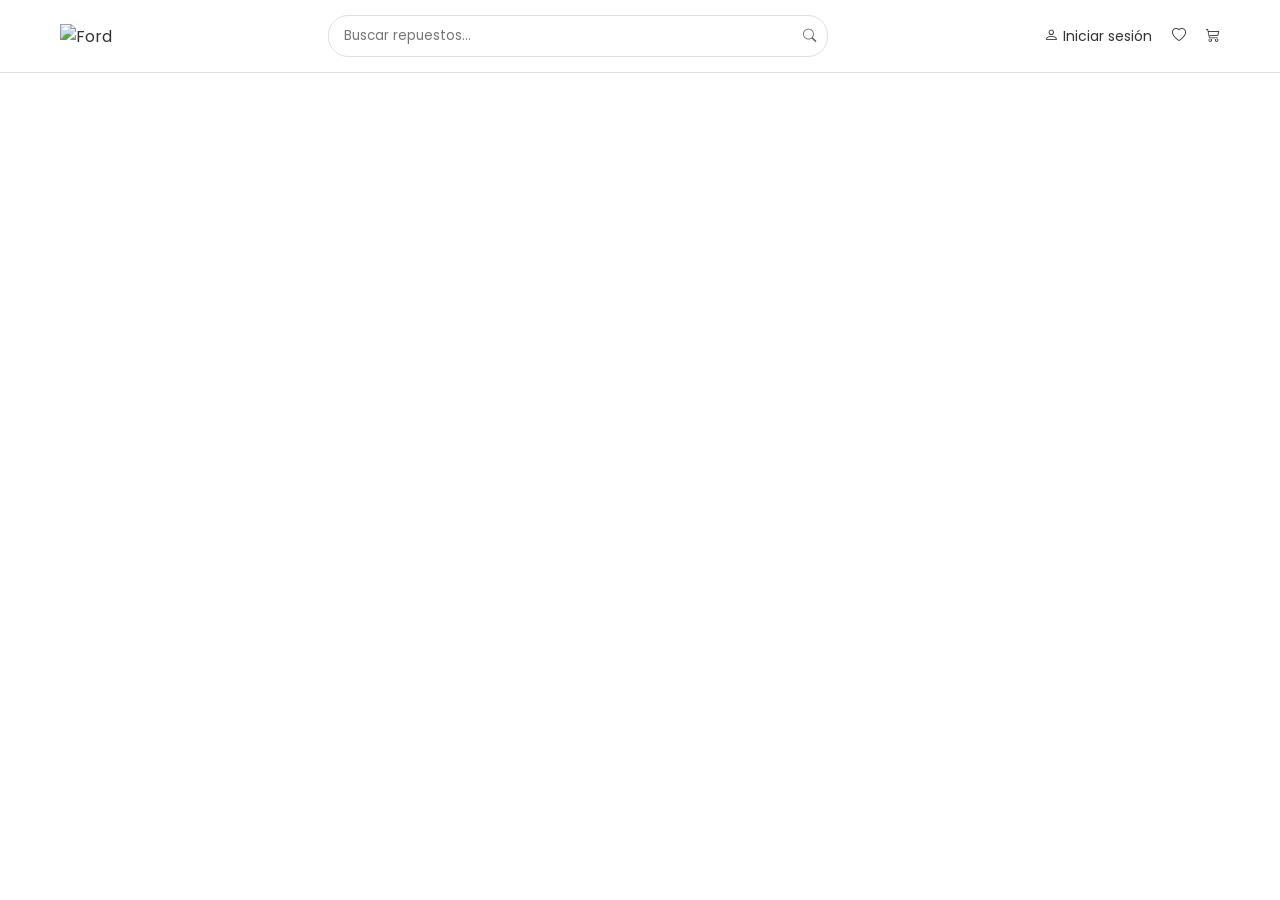
==== contacto.html @ d4eac13d "agregando header a contacto" ====
<!DOCTYPE html>
<html lang="es">

<head>
    <meta charset="UTF-8">
    <meta name="viewport" content="width=device-width, initial-scale=1.0">
    <title>Ford Repuestos</title>

    <link rel="stylesheet" href="css/style.css">

    <!-- Bootstrap Icons -->
    <link rel="stylesheet"
        href="https://cdn.jsdelivr.net/npm/bootstrap-icons@1.11.3/font/bootstrap-icons.min.css">

    <!-- Google Fonts -->
    <link rel="preconnect" href="https://fonts.googleapis.com">
    <link rel="preconnect" href="https://fonts.gstatic.com" crossorigin>
    <link href="https://fonts.googleapis.com/css2?family=Poppins:wght@300;400;500;600;700&display=swap"
        rel="stylesheet">
</head>
<body>
    
 <header class="header">

        <div class="contenedor header-contenido">

            <a href="#" class="logo">
                <img src="img/logo.png" alt="Ford">
            </a>

            <div class="buscador">

                <input type="text" placeholder="Buscar repuestos...">

                <button>
                    <i class="bi bi-search"></i>
                </button>

            </div>

            <div class="acciones">

                <a href="login.html">
                    <i class="bi bi-person"></i>
                    Iniciar sesión
                </a>

                <a href="#">
                    <i class="bi bi-heart"></i>
                </a>

                <a href="#">
                    <i class="bi bi-cart3"></i>
                </a>

            </div>

        </div>

    </header>
    </body>
---- css/style.css ----
:root {
  --ford-blue: #002c6c;
  --ford-blue-hover: #001f4d;
  --bg-light: #f4f6f9;
  --text-dark: #333333;
  --text-muted: #666666;
  --border-color: #e0e0e0;
}

* {
  margin: 0;
  padding: 0;
  box-sizing: border-box;
  font-family: 'Poppins', sans-serif;
}

body {
  background-color: #ffffff;
  color: var(--text-dark);
}

.contenedor {
  max-width: 1200px;
  margin: 0 auto;
  padding: 0 20px;
}

a {
  text-decoration: none;
  color: inherit;
}

/* HEADER */
.header {
  padding: 15px 0;
  border-bottom: 1px solid var(--border-color);
}

.header-contenido {
  display: flex;
  align-items: center;
  justify-content: space-between;
  gap: 20px;
}

.logo img {
  height: 40px;
}

.buscador {
  display: flex;
  flex: 1;
  max-width: 500px;
  position: relative;
}

.buscador input {
  width: 100%;
  padding: 10px 40px 10px 15px;
  border: 1px solid var(--border-color);
  border-radius: 20px;
  outline: none;
}

.buscador button {
  position: absolute;
  right: 12px;
  top: 50%;
  transform: translateY(-50%);
  background: none;
  border: none;
  cursor: pointer;
  color: var(--text-muted);
}

.acciones {
  display: flex;
  align-items: center;
  gap: 20px;
  font-size: 14px;
}

.acciones a {
  display: flex;
  align-items: center;
  gap: 5px;
}

/* NAVEGACIÓN */
.menu {
  border-bottom: 1px solid var(--border-color);
}

.menu ul {
  display: flex;
  list-style: none;
  gap: 30px;
  padding: 12px 0;
}

.menu a {
  font-size: 14px;
  font-weight: 500;
  transition: color 0.2s;
}

.menu a:hover {
  color: var(--ford-blue);
}

/* BANNER */
.banner {
  background: linear-gradient(rgba(0, 0, 0, 0.4), rgba(0, 0, 0, 0.4)), url('../img/banner.jpg') center/cover no-repeat;
  color: white;
  padding: 80px 0;
  margin-bottom: 40px;
}

.banner-contenido {
  max-width: 600px;
}

.banner h1 {
  font-size: 36px;
  margin-bottom: 10px;
}

.banner p {
  font-size: 16px;
  margin-bottom: 20px;
}

.btn {
  display: inline-block;
  background-color: var(--ford-blue);
  color: white;
  padding: 10px 24px;
  border-radius: 4px;
  font-weight: 500;
  transition: background 0.3s;
}

.btn:hover {
  background-color: var(--ford-blue-hover);
}

/* BENEFICIOS */
.beneficios {
  margin-bottom: 50px;
}

.beneficios .contenedor {
  display: grid;
  grid-template-columns: repeat(auto-fit, minmax(200px, 1fr));
  gap: 20px;
}

.beneficio {
  display: flex;
  flex-direction: column;
  align-items: center;
  text-align: center;
  padding: 20px;
  background-color: var(--bg-light);
  border-radius: 8px;
}

.beneficio i {
  font-size: 28px;
  color: var(--ford-blue);
  margin-bottom: 8px;
}

.beneficio h3 {
  font-size: 16px;
  margin-bottom: 4px;
}

.beneficio p {
  font-size: 13px;
  color: var(--text-muted);
}

/* CATEGORÍAS Y PRODUCTOS */
.titulo-seccion {
  display: flex;
  justify-content: space-between;
  align-items: center;
  margin-bottom: 20px;
}

.titulo-seccion a {
  color: var(--ford-blue);
  font-size: 14px;
  font-weight: 500;
}

.grid-categorias, .grid-productos {
  display: grid;
  gap: 20px;
  margin-bottom: 50px;
}

.grid-categorias {
  grid-template-columns: repeat(auto-fill, minmax(150px, 1fr));
}

.categoria {
  border: 1px solid var(--border-color);
  border-radius: 8px;
  padding: 15px;
  text-align: center;
}

.categoria img {
  width: 100%;
  height: 100px;
  object-fit: contain;
  margin-bottom: 10px;
}

.grid-productos {
  grid-template-columns: repeat(auto-fill, minmax(220px, 1fr));
}

.card {
  border: 1px solid var(--border-color);
  border-radius: 8px;
  padding: 15px;
  display: flex;
  flex-direction: column;
}

.card img {
  width: 100%;
  height: 160px;
  object-fit: contain;
  margin-bottom: 15px;
}

.card .info {
  display: flex;
  flex-direction: column;
  flex: 1;
}

.card h3 {
  font-size: 15px;
  font-weight: 500;
  margin-bottom: 8px;
}

.card .precio {
  font-size: 18px;
  font-weight: 700;
  color: var(--ford-blue);
  margin-bottom: 15px;
}

.card button {
  margin-top: auto;
  background-color: white;
  border: 1px solid var(--ford-blue);
  color: var(--ford-blue);
  padding: 8px;
  border-radius: 4px;
  font-weight: 500;
  cursor: pointer;
  transition: 0.2s;
}

.card button:hover {
  background-color: var(--ford-blue);
  color: white;
}

/* FOOTER */
footer {
  background-color: var(--ford-blue);
  color: white;
  padding: 40px 0;
}

.footer {
  display: grid;
  grid-template-columns: repeat(auto-fit, minmax(200px, 1fr));
  gap: 30px;
}

.logo-footer {
  height: 35px;
  filter: brightness(0) invert(1);
  margin-bottom: 10px;
}

.footer h3 {
  font-size: 16px;
  margin-bottom: 15px;
}

.footer a {
  display: block;
  font-size: 13px;
  color: #d0d0d0;
  margin-bottom: 8px;
}

.redes i {
  font-size: 20px;
  margin-right: 15px;
  cursor: pointer;
}
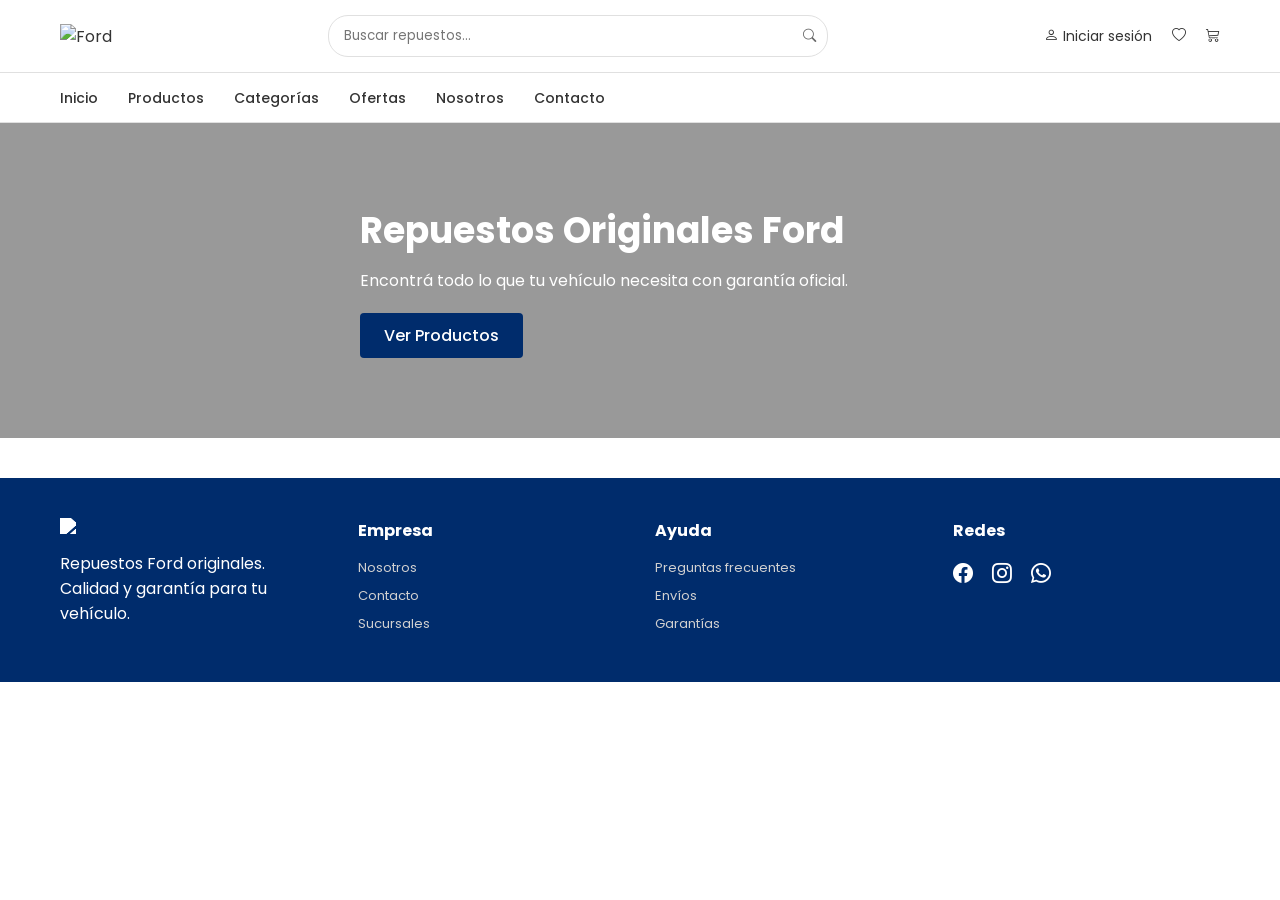
==== commit 649b80f1: "completando principal contacto" ====
--- a/contacto.html
+++ b/contacto.html
@@ -58,4 +58,102 @@
         </div>
 
     </header>
+        <!-- MENU -->
+
+    <nav class="menu">
+
+        <div class="contenedor">
+
+            <ul>
+
+                <li><a href="#">Inicio</a></li>
+                <li><a href="#">Productos</a></li>
+                <li><a href="#">Categorías</a></li>
+                <li><a href="#">Ofertas</a></li>
+                <li><a href="#">Nosotros</a></li>
+                <li><a href="#">Contacto</a></li>
+
+            </ul>
+
+        </div>
+
+    </nav>
+
+    <!-- BANNER -->
+
+    <section class="banner">
+
+        <div class="overlay"></div>
+
+        <div class="contenedor banner-contenido">
+
+            <h1>Repuestos Originales Ford</h1>
+
+            <p>
+                Encontrá todo lo que tu vehículo necesita con garantía oficial.
+            </p>
+
+            <a href="#" class="btn">
+                Ver Productos
+            </a>
+
+        </div>
+
+    </section>
+
+<!-- FOOTER -->
+
+    <footer>
+
+        <div class="contenedor footer">
+
+            <div>
+
+                <img src="img/logo.png" class="logo-footer">
+
+                <p>
+                    Repuestos Ford originales.
+                    Calidad y garantía para tu vehículo.
+                </p>
+
+            </div>
+
+            <div>
+
+                <h3>Empresa</h3>
+
+                <a href="#">Nosotros</a>
+                <a href="#">Contacto</a>
+                <a href="#">Sucursales</a>
+
+            </div>
+
+            <div>
+
+                <h3>Ayuda</h3>
+
+                <a href="#">Preguntas frecuentes</a>
+                <a href="#">Envíos</a>
+                <a href="#">Garantías</a>
+
+            </div>
+
+            <div>
+
+                <h3>Redes</h3>
+
+                <div class="redes">
+
+                    <i class="bi bi-facebook"></i>
+                    <i class="bi bi-instagram"></i>
+                    <i class="bi bi-whatsapp"></i>
+
+                </div>
+
+            </div>
+
+        </div>
+
+    </footer>
+
     </body>
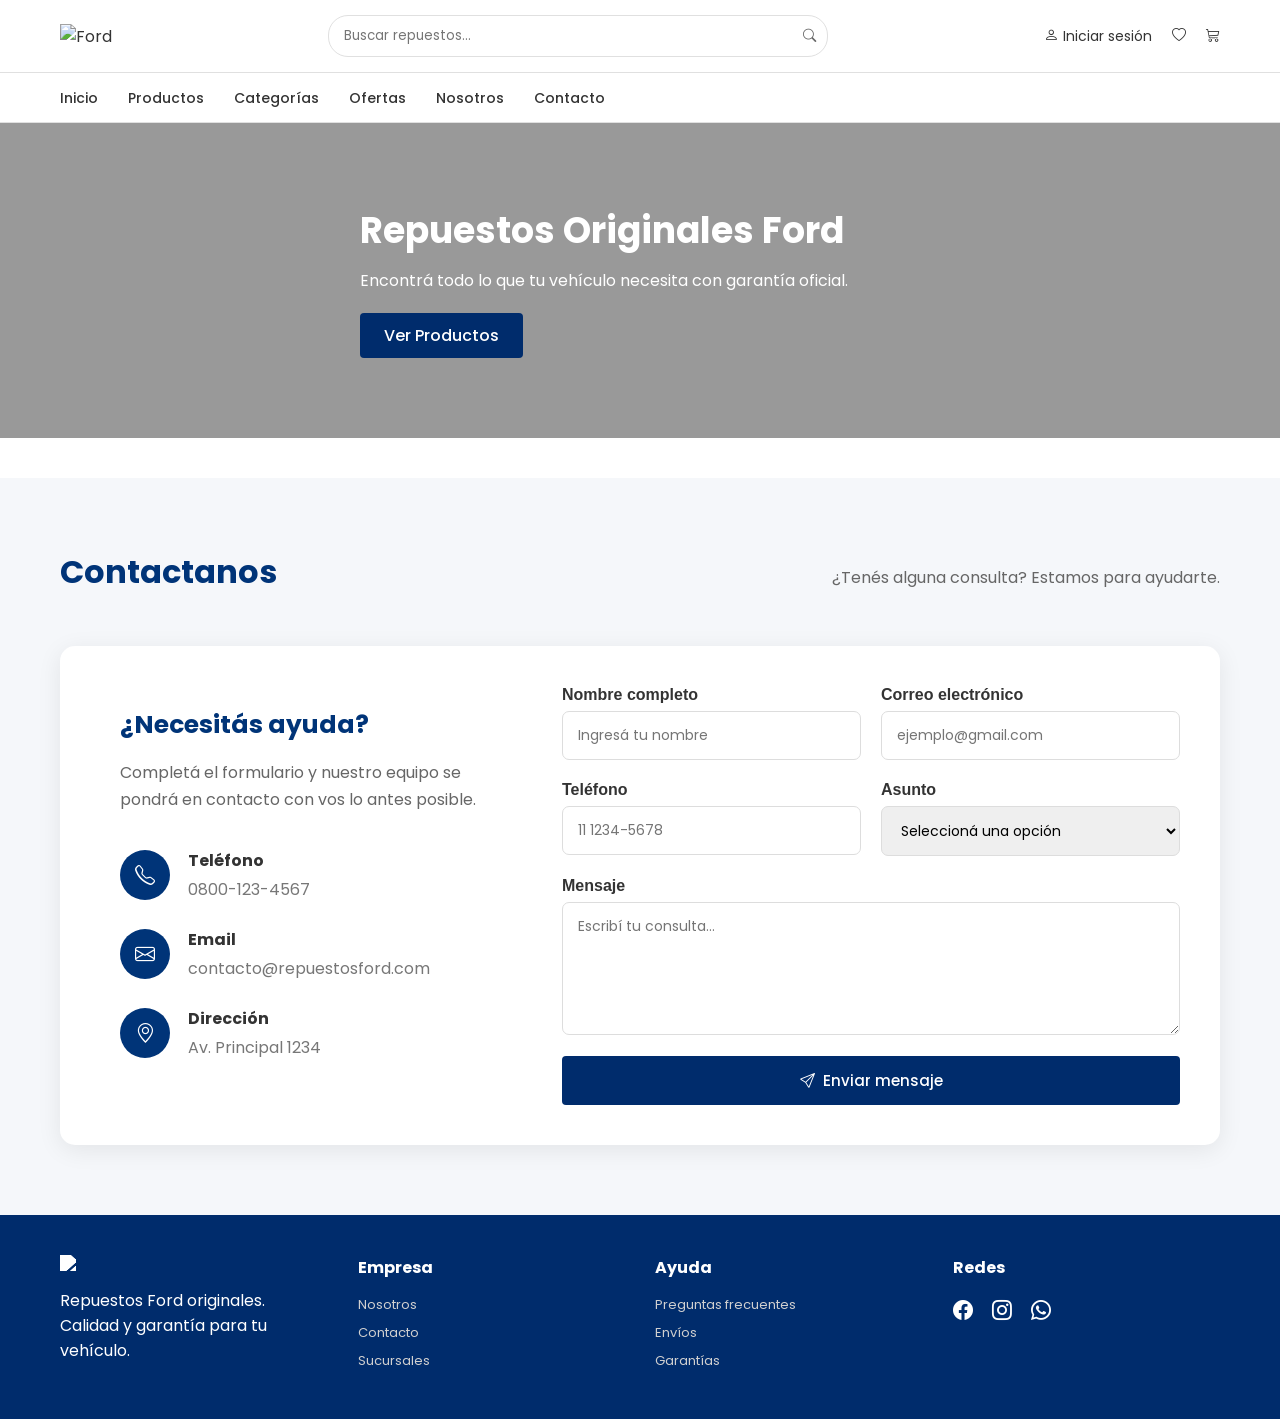
==== commit a3c39ebf: "Agregando css y html de contacto" ====
--- a/contacto.html
+++ b/contacto.html
@@ -100,7 +100,177 @@
         </div>
 
     </section>
-
+<!-- FORMULARIO DE CONTACTO -->
+
+<section class="contacto" id="contacto">
+
+    <div class="contenedor">
+
+        <div class="titulo-seccion">
+            <h2>Contactanos</h2>
+            <p>¿Tenés alguna consulta? Estamos para ayudarte.</p>
+        </div>
+
+        <div class="contacto-contenido">
+
+            <!-- INFORMACIÓN -->
+
+            <div class="contacto-info">
+
+                <h3>¿Necesitás ayuda?</h3>
+
+                <p>
+                    Completá el formulario y nuestro equipo se pondrá
+                    en contacto con vos lo antes posible.
+                </p>
+
+                <div class="dato-contacto">
+
+                    <i class="bi bi-telephone"></i>
+
+                    <div>
+                        <h4>Teléfono</h4>
+                        <p>0800-123-4567</p>
+                    </div>
+
+                </div>
+
+                <div class="dato-contacto">
+
+                    <i class="bi bi-envelope"></i>
+
+                    <div>
+                        <h4>Email</h4>
+                        <p>contacto@repuestosford.com</p>
+                    </div>
+
+                </div>
+
+                <div class="dato-contacto">
+
+                    <i class="bi bi-geo-alt"></i>
+
+                    <div>
+                        <h4>Dirección</h4>
+                        <p>Av. Principal 1234</p>
+                    </div>
+
+                </div>
+
+            </div>
+
+
+            <!-- FORMULARIO -->
+
+            <form class="formulario-contacto">
+
+                <div class="campo">
+
+                    <label for="nombre">Nombre completo</label>
+
+                    <input
+                        type="text"
+                        id="nombre"
+                        name="nombre"
+                        placeholder="Ingresá tu nombre"
+                        required
+                    >
+
+                </div>
+
+
+                <div class="campo">
+
+                    <label for="email">Correo electrónico</label>
+
+                    <input
+                        type="email"
+                        id="email"
+                        name="email"
+                        placeholder="ejemplo@gmail.com"
+                        required
+                    >
+
+                </div>
+
+
+                <div class="campo">
+
+                    <label for="telefono">Teléfono</label>
+
+                    <input
+                        type="tel"
+                        id="telefono"
+                        name="telefono"
+                        placeholder="11 1234-5678"
+                    >
+
+                </div>
+
+
+                <div class="campo">
+
+                    <label for="asunto">Asunto</label>
+
+                    <select id="asunto" name="asunto">
+
+                        <option value="">Seleccioná una opción</option>
+
+                        <option value="producto">
+                            Consulta sobre un producto
+                        </option>
+
+                        <option value="pedido">
+                            Consulta sobre mi pedido
+                        </option>
+
+                        <option value="envio">
+                            Consulta sobre envíos
+                        </option>
+
+                        <option value="garantia">
+                            Garantía
+                        </option>
+
+                        <option value="otro">
+                            Otro
+                        </option>
+
+                    </select>
+
+                </div>
+
+
+                <div class="campo">
+
+                    <label for="mensaje">Mensaje</label>
+
+                    <textarea
+                        id="mensaje"
+                        name="mensaje"
+                        rows="5"
+                        placeholder="Escribí tu consulta..."
+                        required
+                    ></textarea>
+
+                </div>
+
+
+                <button type="submit" class="btn">
+
+                    <i class="bi bi-send"></i>
+
+                    Enviar mensaje
+
+                </button>
+
+            </form>
+
+        </div>
+
+    </div>
+
+</section>
 <!-- FOOTER -->
 
     <footer>
--- a/css/style.css
+++ b/css/style.css
@@ -309,4 +309,204 @@
   font-size: 20px;
   margin-right: 15px;
   cursor: pointer;
+}
+/* =========================================
+   FORMULARIO DE CONTACTO
+========================================= */
+
+.contacto {
+    background: #f5f7fa;
+    padding: 70px 0;
+}
+
+.contacto .titulo-seccion {
+    text-align: center;
+    margin-bottom: 40px;
+}
+
+.contacto .titulo-seccion h2 {
+    font-size: 32px;
+    color: #003478;
+    margin-bottom: 10px;
+}
+
+.contacto .titulo-seccion p {
+    color: #666;
+}
+
+
+/* CONTENEDOR */
+
+.contacto-contenido {
+    display: grid;
+    grid-template-columns: 0.8fr 1.2fr;
+    gap: 50px;
+
+    background: white;
+    padding: 40px;
+
+    border-radius: 15px;
+
+    box-shadow: 0 5px 25px rgba(0, 0, 0, 0.08);
+}
+
+
+/* INFORMACIÓN */
+
+.contacto-info {
+    padding: 20px;
+}
+
+.contacto-info h3 {
+    color: #003478;
+    font-size: 25px;
+    margin-bottom: 15px;
+}
+
+.contacto-info > p {
+    color: #666;
+    line-height: 1.7;
+    margin-bottom: 35px;
+}
+
+
+/* DATOS */
+
+.dato-contacto {
+    display: flex;
+    align-items: center;
+
+    gap: 18px;
+
+    margin-bottom: 25px;
+}
+
+.dato-contacto i {
+    width: 50px;
+    height: 50px;
+
+    display: flex;
+    align-items: center;
+    justify-content: center;
+
+    background: #003478;
+    color: white;
+
+    border-radius: 50%;
+
+    font-size: 20px;
+}
+
+.dato-contacto h4 {
+    margin-bottom: 4px;
+    color: #333;
+}
+
+.dato-contacto p {
+    color: #777;
+    margin: 0;
+}
+
+
+/* FORMULARIO */
+
+.formulario-contacto {
+    display: grid;
+    grid-template-columns: 1fr 1fr;
+    gap: 20px;
+}
+
+.campo {
+    display: flex;
+    flex-direction: column;
+    gap: 7px;
+}
+
+.campo:nth-child(5) {
+    grid-column: 1 / 3;
+}
+
+.campo label {
+    font-weight: 600;
+    color: #333;
+}
+
+.campo input,
+.campo select,
+.campo textarea {
+    width: 100%;
+
+    padding: 13px 15px;
+
+    border: 1px solid #ddd;
+    border-radius: 7px;
+
+    font-family: inherit;
+    font-size: 14px;
+
+    outline: none;
+
+    transition: 0.3s;
+}
+
+.campo textarea {
+    resize: vertical;
+}
+
+.campo input:focus,
+.campo select:focus,
+.campo textarea:focus {
+    border-color: #003478;
+
+    box-shadow: 0 0 0 3px rgba(0, 52, 120, 0.1);
+}
+
+
+/* BOTÓN */
+
+.formulario-contacto .btn {
+    grid-column: 1 / 3;
+
+    border: none;
+
+    cursor: pointer;
+
+    font-family: inherit;
+    font-size: 15px;
+
+    display: flex;
+    justify-content: center;
+    align-items: center;
+
+    gap: 8px;
+
+    padding: 13px 25px;
+}
+
+
+/* RESPONSIVE */
+
+@media (max-width: 768px) {
+
+    .contacto {
+        padding: 45px 15px;
+    }
+
+    .contacto-contenido {
+        grid-template-columns: 1fr;
+
+        padding: 25px;
+
+        gap: 20px;
+    }
+
+    .formulario-contacto {
+        grid-template-columns: 1fr;
+    }
+
+    .campo:nth-child(5),
+    .formulario-contacto .btn {
+        grid-column: 1;
+    }
+
 }
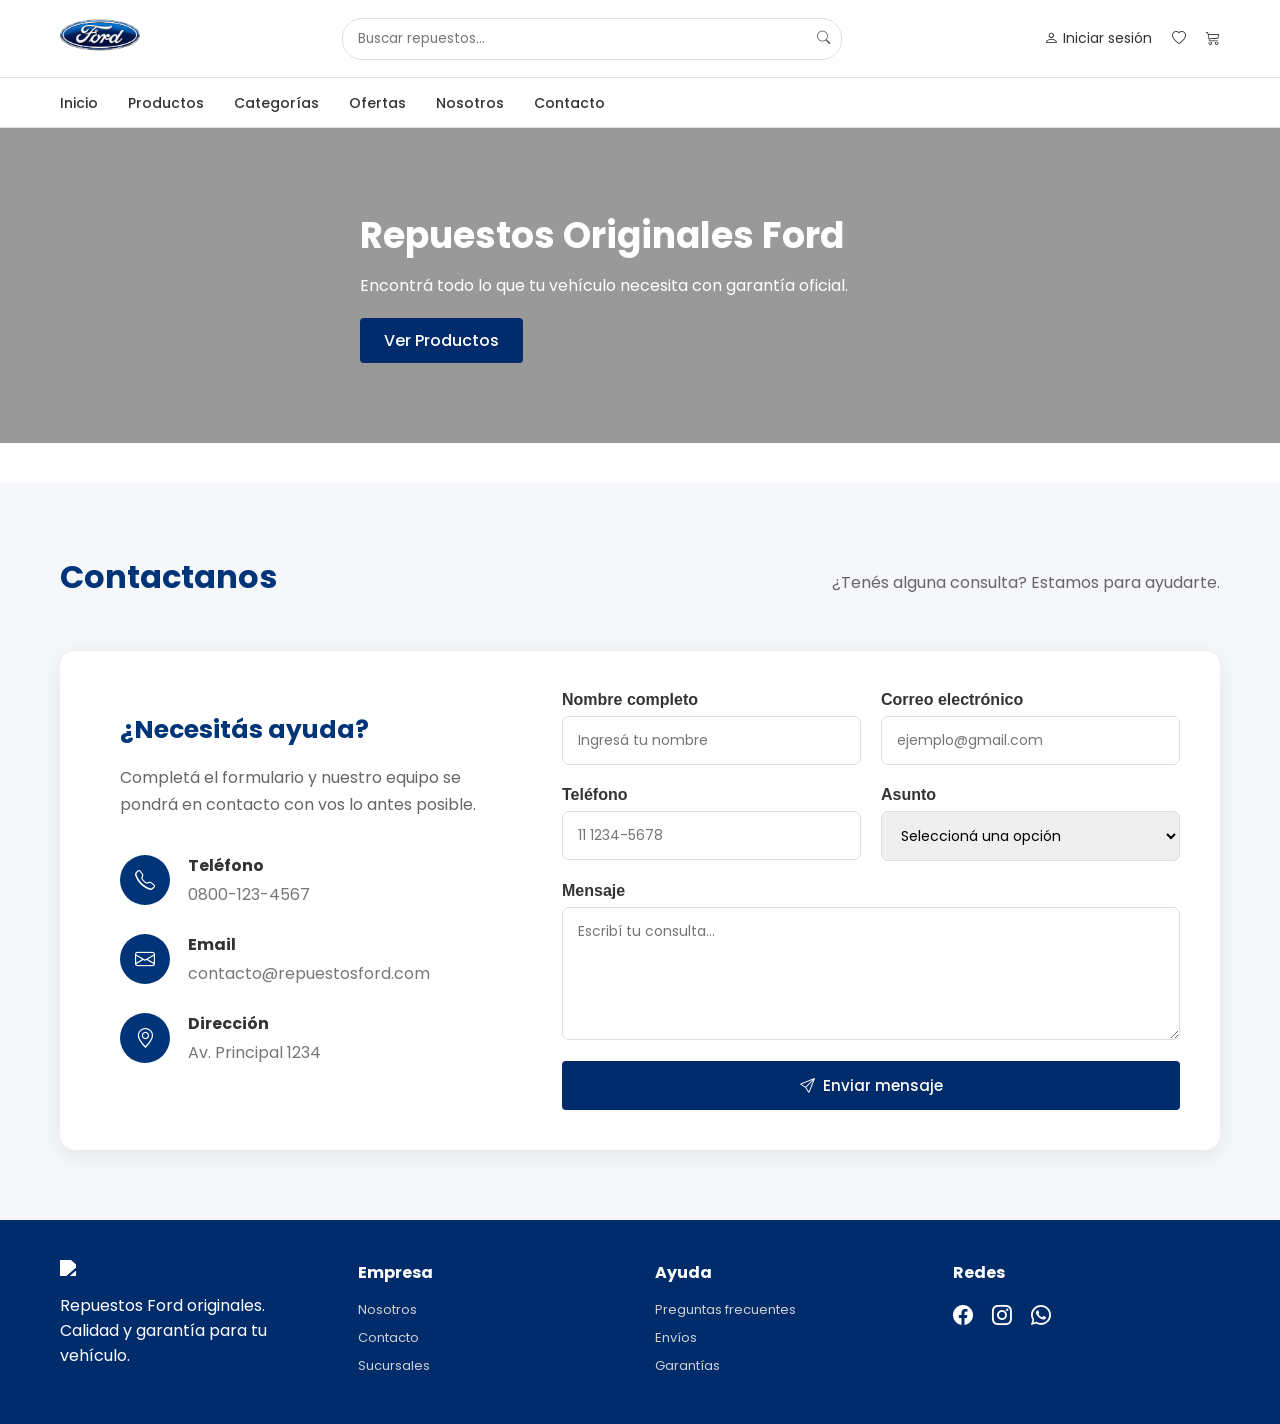
==== commit 88494675: "cambio logo contacto" ====
--- a/contacto.html
+++ b/contacto.html
@@ -25,7 +25,7 @@
         <div class="contenedor header-contenido">
 
             <a href="#" class="logo">
-                <img src="img/logo.png" alt="Ford">
+                <img src="img/img.ford.png" alt="Ford">
             </a>
 
             <div class="buscador">
@@ -66,12 +66,12 @@
 
             <ul>
 
-                <li><a href="#">Inicio</a></li>
-                <li><a href="#">Productos</a></li>
+                <li><a href="index.html">Inicio</a></li>
+                <li><a href="productos.html">Productos</a></li>
                 <li><a href="#">Categorías</a></li>
                 <li><a href="#">Ofertas</a></li>
                 <li><a href="#">Nosotros</a></li>
-                <li><a href="#">Contacto</a></li>
+                <li><a href="contacto.html">Contacto</a></li>
 
             </ul>
 
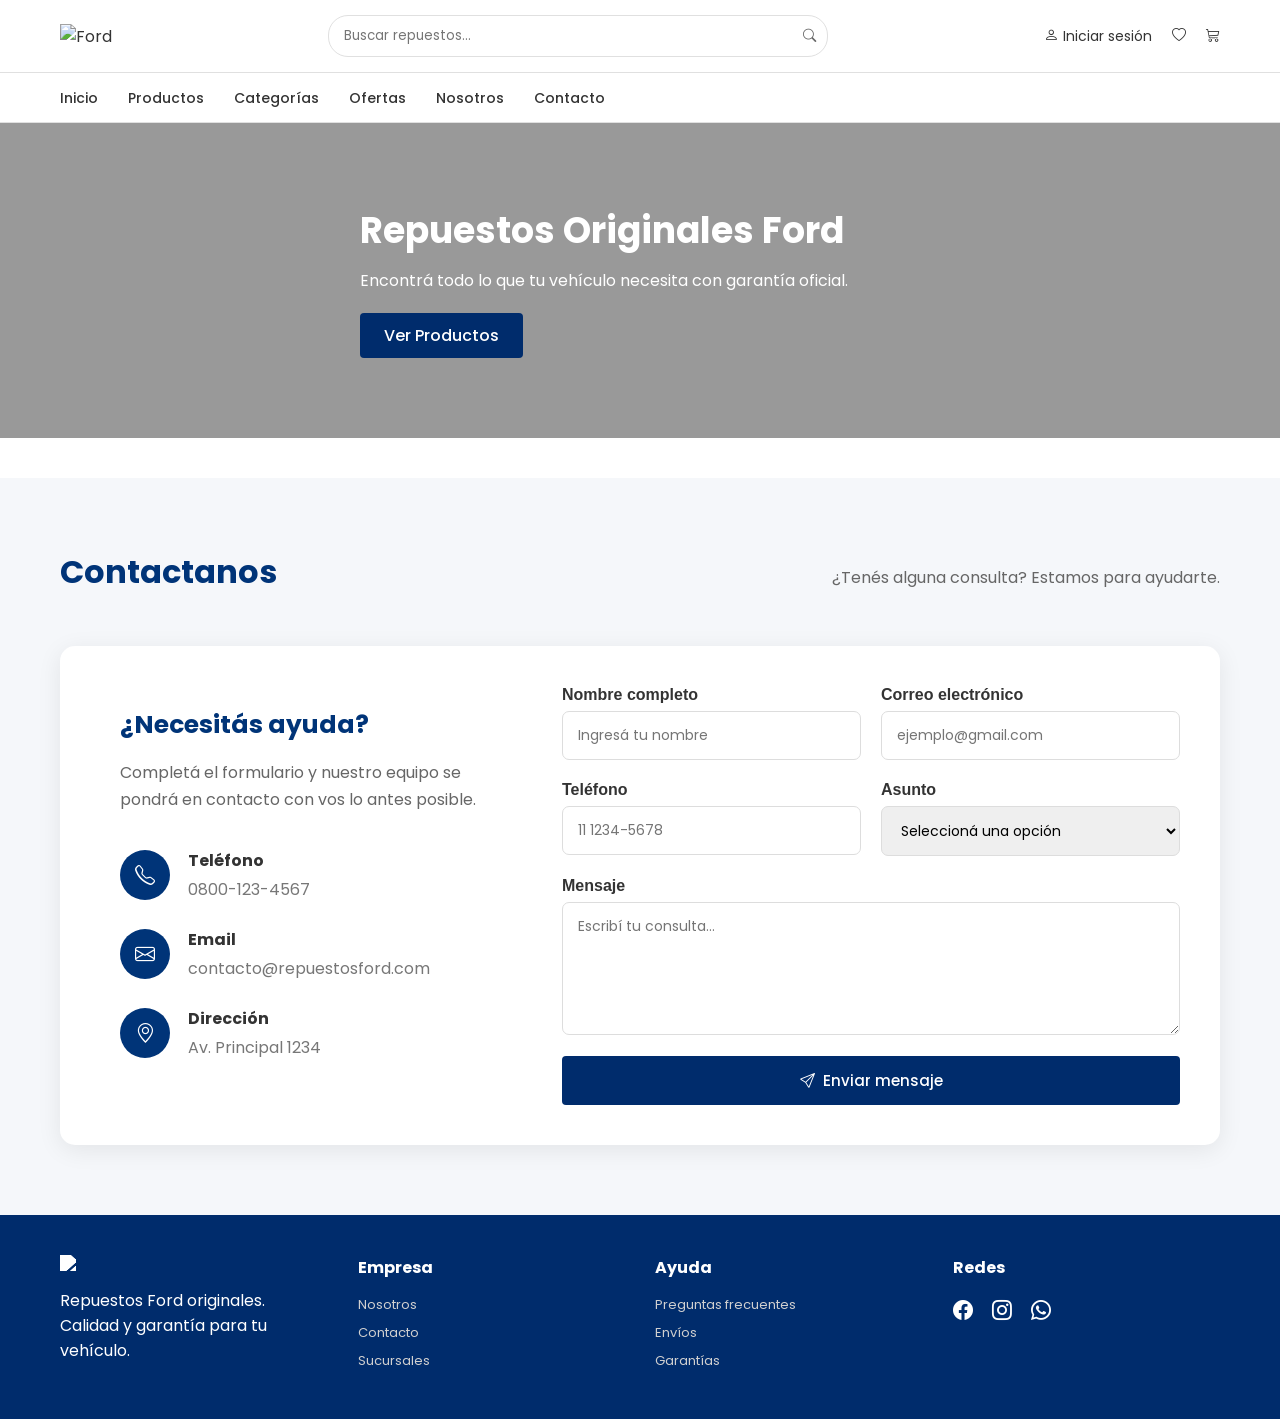
==== commit 30149489: "Merge branch 'master' of https://github.com/JoakoPorti07/FordRepuestos" ====
--- a/contacto.html
+++ b/contacto.html
@@ -25,7 +25,7 @@
         <div class="contenedor header-contenido">
 
             <a href="#" class="logo">
-                <img src="img/img.ford.png" alt="Ford">
+                <img src="img/logo.png" alt="Ford">
             </a>
 
             <div class="buscador">
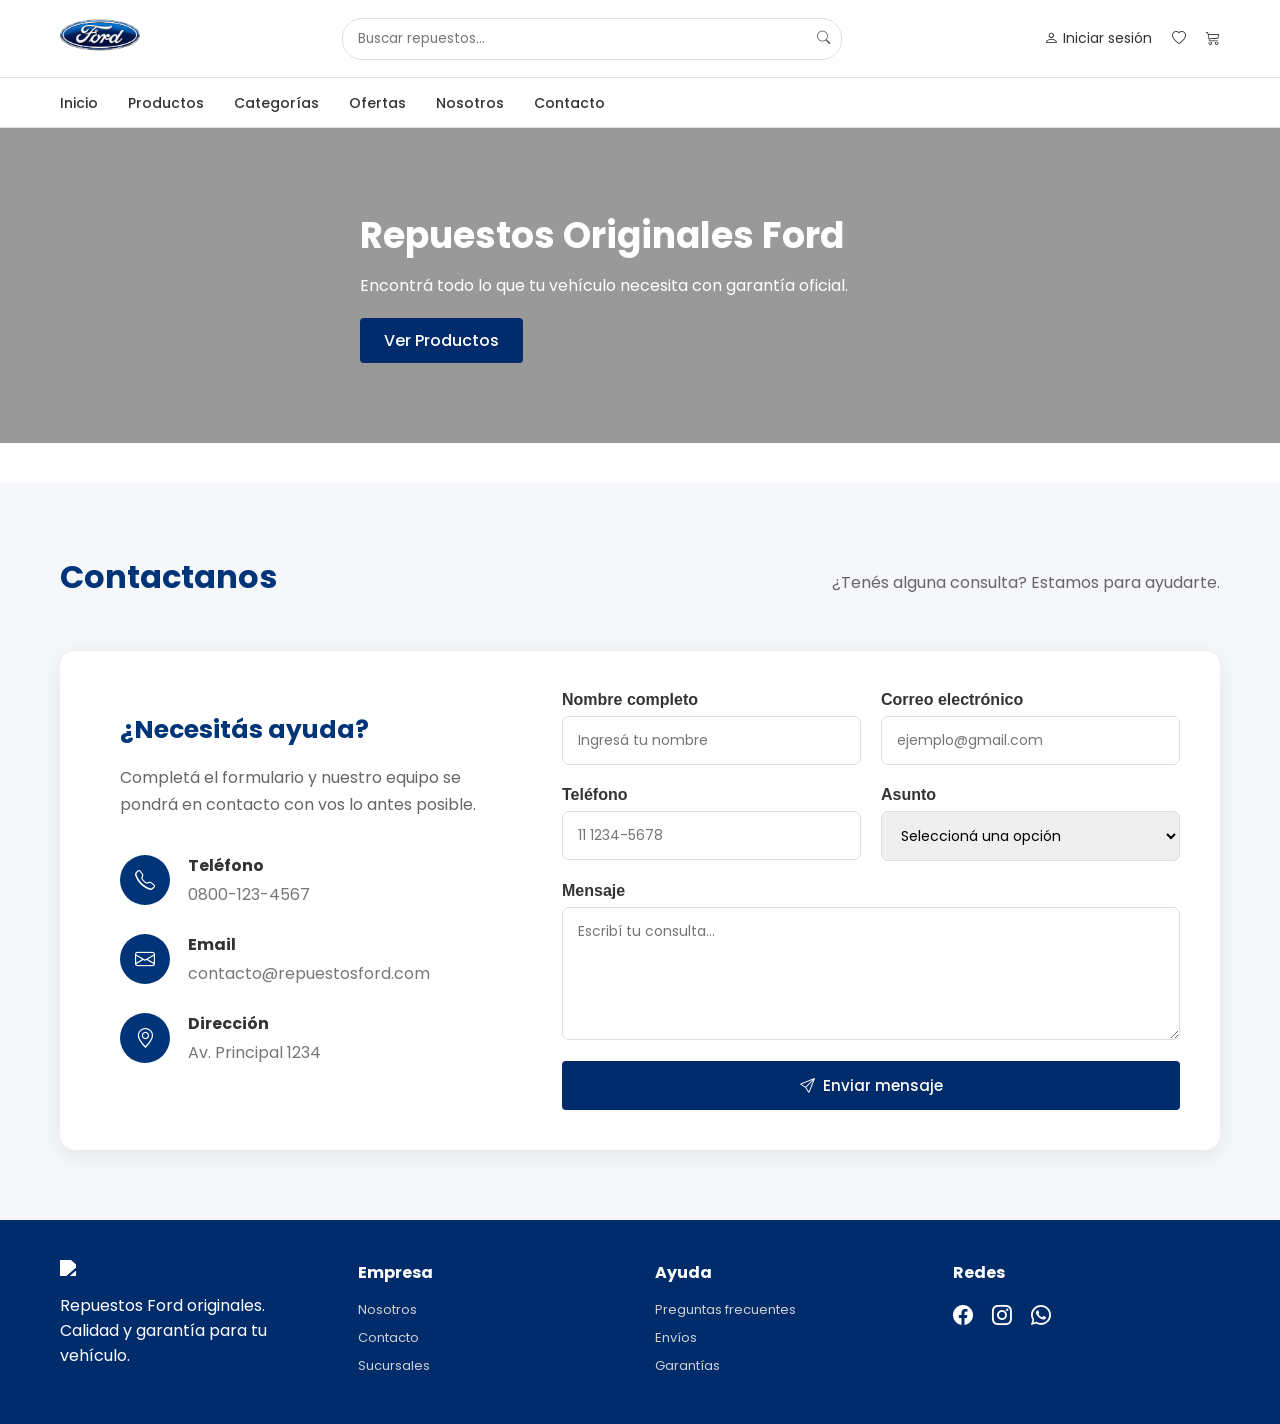
==== commit 8efba188: "Merge branch 'master' of https://github.com/JoakoPorti07/FordRepuestos" ====
--- a/contacto.html
+++ b/contacto.html
@@ -25,7 +25,7 @@
         <div class="contenedor header-contenido">
 
             <a href="#" class="logo">
-                <img src="img/logo.png" alt="Ford">
+                <img src="img/img.ford.png" alt="Ford">
             </a>
 
             <div class="buscador">
